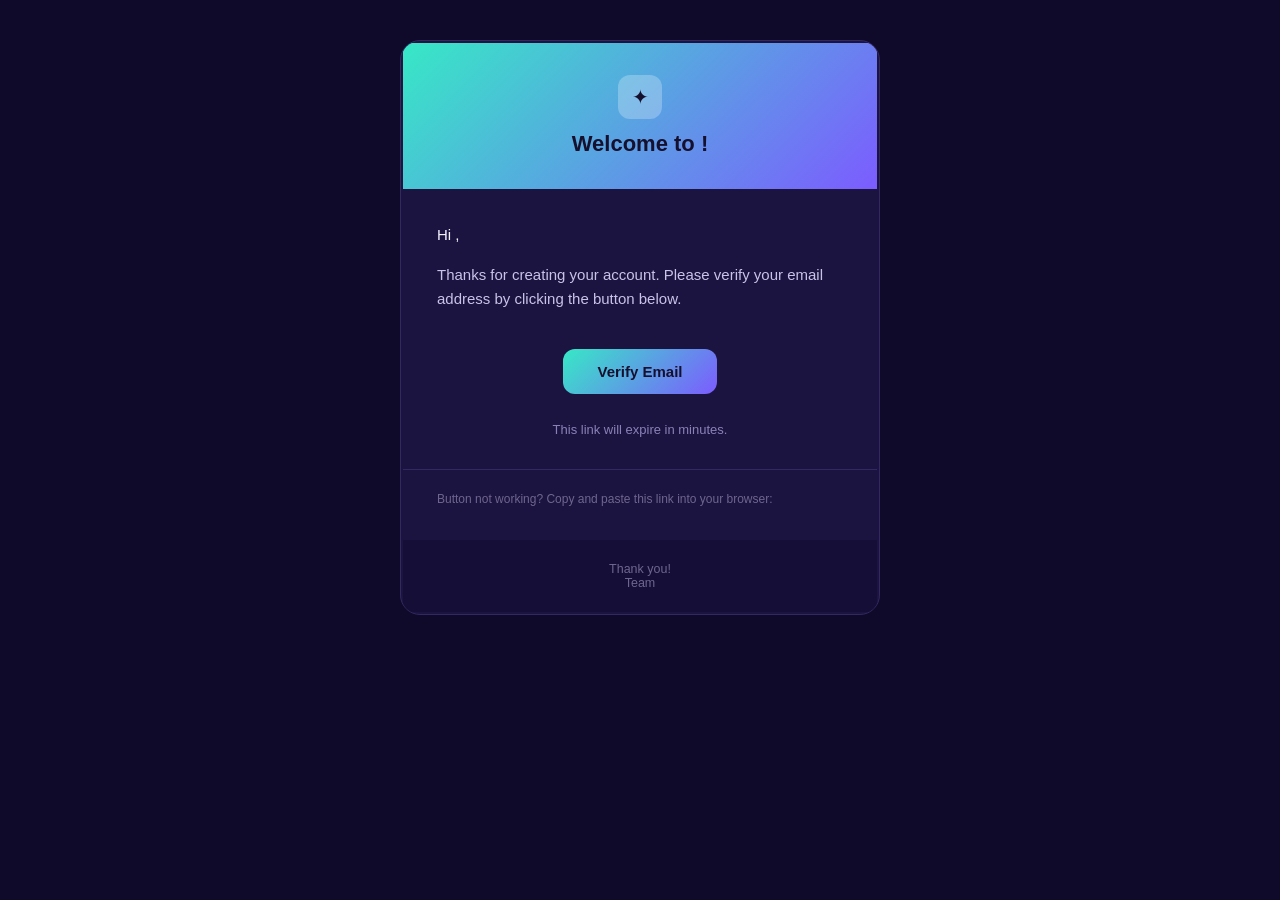
==== Email.html @ 5131276d "Add files via upload" ====
<!DOCTYPE html>
<html>
<head>
<meta charset="UTF-8" />
</head>
<body style="margin:0; padding:0; background-color:#0f0a29; font-family: Arial, Helvetica, sans-serif;">
  <table role="presentation" width="100%" cellpadding="0" cellspacing="0" style="background-color:#0f0a29; padding: 40px 20px;">
    <tr>
      <td align="center">
        <table role="presentation" width="100%" style="max-width:480px; background:#1b1440; border-radius:20px; overflow:hidden; border:1px solid #33285f;">

          <!-- Header -->
          <tr>
            <td style="background: linear-gradient(135deg, #37e8c6, #7c5cff); padding: 32px 30px; text-align:center;">
              <div style="width:44px; height:44px; margin:0 auto 12px; background:rgba(255,255,255,0.25); border-radius:12px; line-height:44px; font-size:20px; color:#16102f;">✦</div>
              <h1 style="margin:0; font-size:22px; color:#16102f; font-family: Arial, sans-serif;">Welcome to <?= siteName ?>!</h1>
            </td>
          </tr>

          <!-- Body -->
          <tr>
            <td style="padding: 32px 34px 10px; color:#f5f3ff;">
              <p style="font-size:15px; line-height:1.6; margin:0 0 16px;">Hi <?= name ?>,</p>
              <p style="font-size:15px; line-height:1.6; margin:0 0 16px; color:#c9c3e8;">
                Thanks for creating your account. Please verify your email address by clicking the button below.
              </p>
            </td>
          </tr>

          <!-- Button -->
          <tr>
            <td style="padding: 10px 34px 26px; text-align:center;">
              <a href="<?= verifyLink ?>"
                 style="display:inline-block; background: linear-gradient(135deg, #37e8c6, #7c5cff); color:#16102f; text-decoration:none; font-weight:bold; font-size:15px; padding:14px 34px; border-radius:12px;">
                Verify Email
              </a>
            </td>
          </tr>

          <!-- Expiry note -->
          <tr>
            <td style="padding: 0 34px 30px; text-align:center;">
              <p style="font-size:13px; color:#8a82b6; margin:0;">
                This link will expire in <?= expiryMinutes ?> minutes.
              </p>
            </td>
          </tr>

          <!-- Fallback link -->
          <tr>
            <td style="padding: 0 34px 30px; border-top:1px solid #33285f; padding-top: 20px;">
              <p style="font-size:12px; color:#6f668f; line-height:1.5; margin:0;">
                Button not working? Copy and paste this link into your browser:<br/>
                <a href="<?= verifyLink ?>" style="color:#37e8c6; word-break:break-all;"><?= verifyLink ?></a>
              </p>
            </td>
          </tr>

          <!-- Footer -->
          <tr>
            <td style="padding: 22px 34px; background:#150f38; text-align:center;">
              <p style="font-size:12.5px; color:#6f668f; margin:0;">
                Thank you!<br/>
                <?= siteName ?> Team
              </p>
            </td>
          </tr>

        </table>
      </td>
    </tr>
  </table>
</body>
</html>
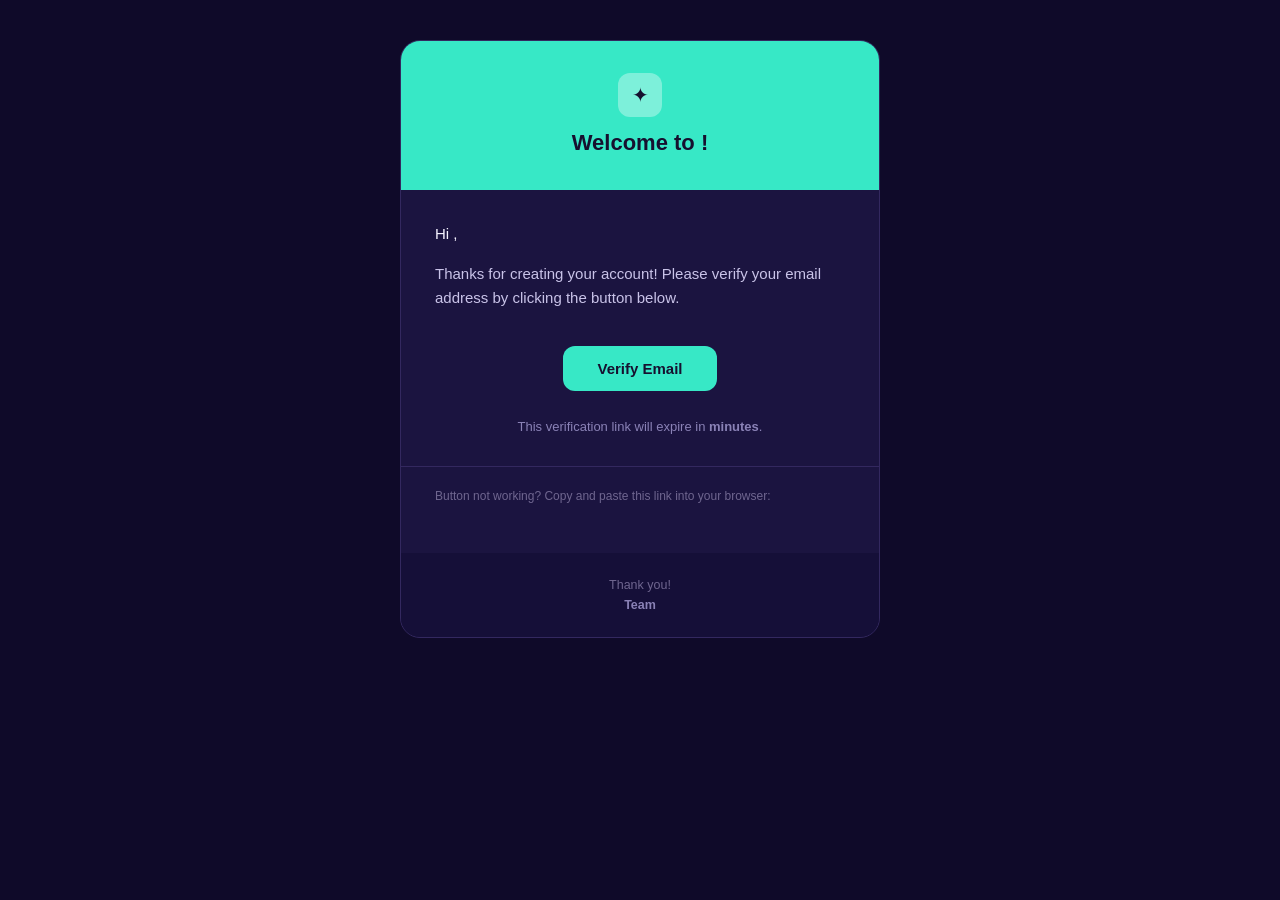
==== commit 57d99f6c: "Refactor HTML structure and styles in Email.html" ====
--- a/Email.html
+++ b/Email.html
@@ -1,74 +1,270 @@
 <!DOCTYPE html>
 <html>
 <head>
-<meta charset="UTF-8" />
+  <meta charset="UTF-8">
+  <meta name="viewport" content="width=device-width, initial-scale=1.0">
 </head>
-<body style="margin:0; padding:0; background-color:#0f0a29; font-family: Arial, Helvetica, sans-serif;">
-  <table role="presentation" width="100%" cellpadding="0" cellspacing="0" style="background-color:#0f0a29; padding: 40px 20px;">
+
+<body style="margin:0; padding:0; background-color:#0f0a29; font-family:Arial, Helvetica, sans-serif;">
+
+  <table
+    role="presentation"
+    width="100%"
+    cellpadding="0"
+    cellspacing="0"
+    border="0"
+    style="background-color:#0f0a29; padding:40px 20px;"
+  >
     <tr>
       <td align="center">
-        <table role="presentation" width="100%" style="max-width:480px; background:#1b1440; border-radius:20px; overflow:hidden; border:1px solid #33285f;">
-
-          <!-- Header -->
-          <tr>
-            <td style="background: linear-gradient(135deg, #37e8c6, #7c5cff); padding: 32px 30px; text-align:center;">
-              <div style="width:44px; height:44px; margin:0 auto 12px; background:rgba(255,255,255,0.25); border-radius:12px; line-height:44px; font-size:20px; color:#16102f;">✦</div>
-              <h1 style="margin:0; font-size:22px; color:#16102f; font-family: Arial, sans-serif;">Welcome to <?= siteName ?>!</h1>
-            </td>
-          </tr>
-
-          <!-- Body -->
-          <tr>
-            <td style="padding: 32px 34px 10px; color:#f5f3ff;">
-              <p style="font-size:15px; line-height:1.6; margin:0 0 16px;">Hi <?= name ?>,</p>
-              <p style="font-size:15px; line-height:1.6; margin:0 0 16px; color:#c9c3e8;">
-                Thanks for creating your account. Please verify your email address by clicking the button below.
-              </p>
-            </td>
-          </tr>
-
-          <!-- Button -->
-          <tr>
-            <td style="padding: 10px 34px 26px; text-align:center;">
-              <a href="<?= verifyLink ?>"
-                 style="display:inline-block; background: linear-gradient(135deg, #37e8c6, #7c5cff); color:#16102f; text-decoration:none; font-weight:bold; font-size:15px; padding:14px 34px; border-radius:12px;">
+
+        <!-- Main Card -->
+
+        <table
+          role="presentation"
+          width="100%"
+          cellpadding="0"
+          cellspacing="0"
+          border="0"
+          style="
+            max-width:480px;
+            background-color:#1b1440;
+            border-radius:20px;
+            overflow:hidden;
+            border:1px solid #33285f;
+          "
+        >
+
+          <!-- ==========================================
+               HEADER
+               ========================================== -->
+
+          <tr>
+            <td
+              align="center"
+              style="
+                background-color:#37e8c6;
+                padding:32px 30px;
+              "
+            >
+
+              <div
+                style="
+                  width:44px;
+                  height:44px;
+                  margin:0 auto 12px;
+                  background-color:rgba(255,255,255,0.35);
+                  border-radius:12px;
+                  line-height:44px;
+                  font-size:20px;
+                  color:#16102f;
+                "
+              >
+                ✦
+              </div>
+
+              <h1
+                style="
+                  margin:0;
+                  font-size:22px;
+                  line-height:1.3;
+                  color:#16102f;
+                  font-family:Arial, Helvetica, sans-serif;
+                "
+              >
+                Welcome to <?= siteName ?>!
+              </h1>
+
+            </td>
+          </tr>
+
+
+          <!-- ==========================================
+               BODY
+               ========================================== -->
+
+          <tr>
+            <td
+              style="
+                padding:32px 34px 10px;
+                color:#f5f3ff;
+              "
+            >
+
+              <p
+                style="
+                  font-size:15px;
+                  line-height:1.6;
+                  margin:0 0 16px;
+                  color:#f5f3ff;
+                "
+              >
+                Hi <strong><?= name ?></strong>,
+              </p>
+
+              <p
+                style="
+                  font-size:15px;
+                  line-height:1.6;
+                  margin:0 0 16px;
+                  color:#c9c3e8;
+                "
+              >
+                Thanks for creating your account!
+
+                Please verify your email address by clicking
+                the button below.
+              </p>
+
+            </td>
+          </tr>
+
+
+          <!-- ==========================================
+               VERIFY BUTTON
+               ========================================== -->
+
+          <tr>
+            <td
+              align="center"
+              style="
+                padding:10px 34px 26px;
+              "
+            >
+
+              <a
+                href="<?= verifyLink ?>"
+                target="_blank"
+                style="
+                  display:inline-block;
+                  background-color:#37e8c6;
+                  color:#16102f;
+                  text-decoration:none;
+                  font-weight:bold;
+                  font-size:15px;
+                  padding:14px 34px;
+                  border-radius:12px;
+                  font-family:Arial, Helvetica, sans-serif;
+                "
+              >
                 Verify Email
               </a>
-            </td>
-          </tr>
-
-          <!-- Expiry note -->
-          <tr>
-            <td style="padding: 0 34px 30px; text-align:center;">
-              <p style="font-size:13px; color:#8a82b6; margin:0;">
-                This link will expire in <?= expiryMinutes ?> minutes.
-              </p>
-            </td>
-          </tr>
-
-          <!-- Fallback link -->
-          <tr>
-            <td style="padding: 0 34px 30px; border-top:1px solid #33285f; padding-top: 20px;">
-              <p style="font-size:12px; color:#6f668f; line-height:1.5; margin:0;">
-                Button not working? Copy and paste this link into your browser:<br/>
-                <a href="<?= verifyLink ?>" style="color:#37e8c6; word-break:break-all;"><?= verifyLink ?></a>
-              </p>
-            </td>
-          </tr>
-
-          <!-- Footer -->
-          <tr>
-            <td style="padding: 22px 34px; background:#150f38; text-align:center;">
-              <p style="font-size:12.5px; color:#6f668f; margin:0;">
-                Thank you!<br/>
-                <?= siteName ?> Team
-              </p>
+
+            </td>
+          </tr>
+
+
+          <!-- ==========================================
+               EXPIRY
+               ========================================== -->
+
+          <tr>
+            <td
+              align="center"
+              style="
+                padding:0 34px 30px;
+              "
+            >
+
+              <p
+                style="
+                  font-size:13px;
+                  color:#8a82b6;
+                  margin:0;
+                  line-height:1.5;
+                "
+              >
+                This verification link will expire in
+                <strong><?= expiryMinutes ?> minutes</strong>.
+              </p>
+
+            </td>
+          </tr>
+
+
+          <!-- ==========================================
+               FALLBACK LINK
+               ========================================== -->
+
+          <tr>
+            <td
+              style="
+                padding:20px 34px 30px;
+                border-top:1px solid #33285f;
+              "
+            >
+
+              <p
+                style="
+                  font-size:12px;
+                  color:#6f668f;
+                  line-height:1.5;
+                  margin:0;
+                "
+              >
+
+                Button not working?
+
+                Copy and paste this link into your browser:
+
+                <br><br>
+
+                <a
+                  href="<?= verifyLink ?>"
+                  target="_blank"
+                  style="
+                    color:#37e8c6;
+                    text-decoration:none;
+                    word-break:break-all;
+                  "
+                >
+                  <?= verifyLink ?>
+                </a>
+
+              </p>
+
+            </td>
+          </tr>
+
+
+          <!-- ==========================================
+               FOOTER
+               ========================================== -->
+
+          <tr>
+            <td
+              align="center"
+              style="
+                padding:22px 34px;
+                background-color:#150f38;
+              "
+            >
+
+              <p
+                style="
+                  font-size:12.5px;
+                  color:#6f668f;
+                  line-height:1.6;
+                  margin:0;
+                "
+              >
+
+                Thank you!<br>
+
+                <strong style="color:#8a82b6;">
+                  <?= siteName ?> Team
+                </strong>
+
+              </p>
+
             </td>
           </tr>
 
         </table>
+
       </td>
     </tr>
   </table>
+
 </body>
 </html>
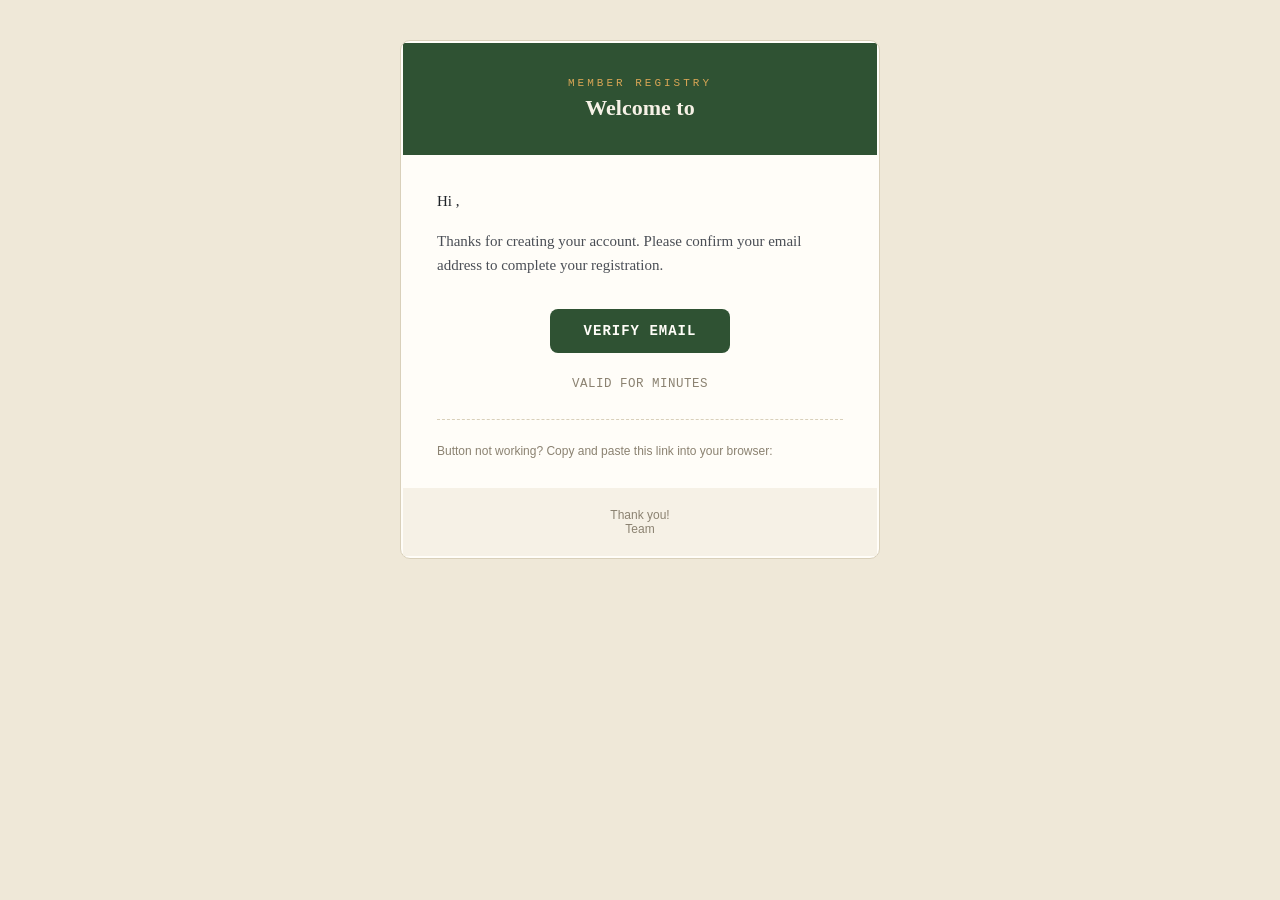
==== commit ea260215: "Update Email.html" ====
--- a/Email.html
+++ b/Email.html
@@ -1,270 +1,81 @@
 <!DOCTYPE html>
 <html>
 <head>
-  <meta charset="UTF-8">
-  <meta name="viewport" content="width=device-width, initial-scale=1.0">
+<meta charset="UTF-8" />
 </head>
-
-<body style="margin:0; padding:0; background-color:#0f0a29; font-family:Arial, Helvetica, sans-serif;">
-
-  <table
-    role="presentation"
-    width="100%"
-    cellpadding="0"
-    cellspacing="0"
-    border="0"
-    style="background-color:#0f0a29; padding:40px 20px;"
-  >
+<body style="margin:0; padding:0; background-color:#efe8d8; font-family: Georgia, 'Times New Roman', serif;">
+  <table role="presentation" width="100%" cellpadding="0" cellspacing="0" style="background-color:#efe8d8; padding: 40px 20px;">
     <tr>
       <td align="center">
+        <table role="presentation" width="100%" style="max-width:480px; background:#fffdf8; border-radius:10px; overflow:hidden; border:1px solid #d9d0ba;">
 
-        <!-- Main Card -->
-
-        <table
-          role="presentation"
-          width="100%"
-          cellpadding="0"
-          cellspacing="0"
-          border="0"
-          style="
-            max-width:480px;
-            background-color:#1b1440;
-            border-radius:20px;
-            overflow:hidden;
-            border:1px solid #33285f;
-          "
-        >
-
-          <!-- ==========================================
-               HEADER
-               ========================================== -->
-
+          <!-- Header -->
           <tr>
-            <td
-              align="center"
-              style="
-                background-color:#37e8c6;
-                padding:32px 30px;
-              "
-            >
-
-              <div
-                style="
-                  width:44px;
-                  height:44px;
-                  margin:0 auto 12px;
-                  background-color:rgba(255,255,255,0.35);
-                  border-radius:12px;
-                  line-height:44px;
-                  font-size:20px;
-                  color:#16102f;
-                "
-              >
-                ✦
-              </div>
-
-              <h1
-                style="
-                  margin:0;
-                  font-size:22px;
-                  line-height:1.3;
-                  color:#16102f;
-                  font-family:Arial, Helvetica, sans-serif;
-                "
-              >
-                Welcome to <?= siteName ?>!
-              </h1>
-
+            <td style="background:#2f5233; padding: 34px 30px; text-align:center;">
+              <p style="margin:0 0 6px; font-family: 'Courier New', monospace; font-size:11px; letter-spacing:3px; color:#d9a656;">MEMBER REGISTRY</p>
+              <h1 style="margin:0; font-size:22px; color:#f6f1e6; font-family: Georgia, serif; font-weight:600;">Welcome to <?= siteName ?></h1>
             </td>
           </tr>
 
-
-          <!-- ==========================================
-               BODY
-               ========================================== -->
-
+          <!-- Body -->
           <tr>
-            <td
-              style="
-                padding:32px 34px 10px;
-                color:#f5f3ff;
-              "
-            >
-
-              <p
-                style="
-                  font-size:15px;
-                  line-height:1.6;
-                  margin:0 0 16px;
-                  color:#f5f3ff;
-                "
-              >
-                Hi <strong><?= name ?></strong>,
+            <td style="padding: 32px 34px 6px; color:#1f2328;">
+              <p style="font-size:15px; line-height:1.6; margin:0 0 16px;">Hi <?= name ?>,</p>
+              <p style="font-size:15px; line-height:1.6; margin:0 0 20px; color:#4a4e55;">
+                Thanks for creating your account. Please confirm your email address to complete your registration.
               </p>
-
-              <p
-                style="
-                  font-size:15px;
-                  line-height:1.6;
-                  margin:0 0 16px;
-                  color:#c9c3e8;
-                "
-              >
-                Thanks for creating your account!
-
-                Please verify your email address by clicking
-                the button below.
-              </p>
-
             </td>
           </tr>
 
-
-          <!-- ==========================================
-               VERIFY BUTTON
-               ========================================== -->
-
+          <!-- Button -->
           <tr>
-            <td
-              align="center"
-              style="
-                padding:10px 34px 26px;
-              "
-            >
-
-              <a
-                href="<?= verifyLink ?>"
-                target="_blank"
-                style="
-                  display:inline-block;
-                  background-color:#37e8c6;
-                  color:#16102f;
-                  text-decoration:none;
-                  font-weight:bold;
-                  font-size:15px;
-                  padding:14px 34px;
-                  border-radius:12px;
-                  font-family:Arial, Helvetica, sans-serif;
-                "
-              >
-                Verify Email
+            <td style="padding: 4px 34px 8px; text-align:center;">
+              <a href="<?= verifyLink ?>"
+                 style="display:inline-block; background:#2f5233; color:#fffdf8; text-decoration:none; font-weight:bold; font-size:14px; letter-spacing:1px; font-family: 'Courier New', monospace; padding:14px 34px; border-radius:8px;">
+                VERIFY EMAIL
               </a>
-
             </td>
           </tr>
 
-
-          <!-- ==========================================
-               EXPIRY
-               ========================================== -->
-
+          <!-- Expiry note -->
           <tr>
-            <td
-              align="center"
-              style="
-                padding:0 34px 30px;
-              "
-            >
-
-              <p
-                style="
-                  font-size:13px;
-                  color:#8a82b6;
-                  margin:0;
-                  line-height:1.5;
-                "
-              >
-                This verification link will expire in
-                <strong><?= expiryMinutes ?> minutes</strong>.
+            <td style="padding: 14px 34px 26px; text-align:center;">
+              <p style="font-size:12.5px; color:#8b8271; font-family: 'Courier New', monospace; letter-spacing:0.5px; margin:0;">
+                VALID FOR <?= expiryMinutes ?> MINUTES
               </p>
-
             </td>
           </tr>
 
-
-          <!-- ==========================================
-               FALLBACK LINK
-               ========================================== -->
-
+          <!-- Dashed perforation -->
           <tr>
-            <td
-              style="
-                padding:20px 34px 30px;
-                border-top:1px solid #33285f;
-              "
-            >
-
-              <p
-                style="
-                  font-size:12px;
-                  color:#6f668f;
-                  line-height:1.5;
-                  margin:0;
-                "
-              >
-
-                Button not working?
-
-                Copy and paste this link into your browser:
-
-                <br><br>
-
-                <a
-                  href="<?= verifyLink ?>"
-                  target="_blank"
-                  style="
-                    color:#37e8c6;
-                    text-decoration:none;
-                    word-break:break-all;
-                  "
-                >
-                  <?= verifyLink ?>
-                </a>
-
-              </p>
-
+            <td style="padding: 0 34px;">
+              <div style="border-top:1.5px dashed #d9d0ba;"></div>
             </td>
           </tr>
 
+          <!-- Fallback link -->
+          <tr>
+            <td style="padding: 20px 34px 26px;">
+              <p style="font-size:12px; color:#8b8271; line-height:1.5; margin:0; font-family: Arial, sans-serif;">
+                Button not working? Copy and paste this link into your browser:<br/>
+                <a href="<?= verifyLink ?>" style="color:#2f5233; word-break:break-all;"><?= verifyLink ?></a>
+              </p>
+            </td>
+          </tr>
 
-          <!-- ==========================================
-               FOOTER
-               ========================================== -->
-
+          <!-- Footer -->
           <tr>
-            <td
-              align="center"
-              style="
-                padding:22px 34px;
-                background-color:#150f38;
-              "
-            >
-
-              <p
-                style="
-                  font-size:12.5px;
-                  color:#6f668f;
-                  line-height:1.6;
-                  margin:0;
-                "
-              >
-
-                Thank you!<br>
-
-                <strong style="color:#8a82b6;">
-                  <?= siteName ?> Team
-                </strong>
-
+            <td style="padding: 20px 34px; background:#f6f1e6; text-align:center;">
+              <p style="font-size:12px; color:#8b8271; margin:0; font-family: Arial, sans-serif;">
+                Thank you!<br/>
+                <?= siteName ?> Team
               </p>
-
             </td>
           </tr>
 
         </table>
-
       </td>
     </tr>
   </table>
-
 </body>
 </html>
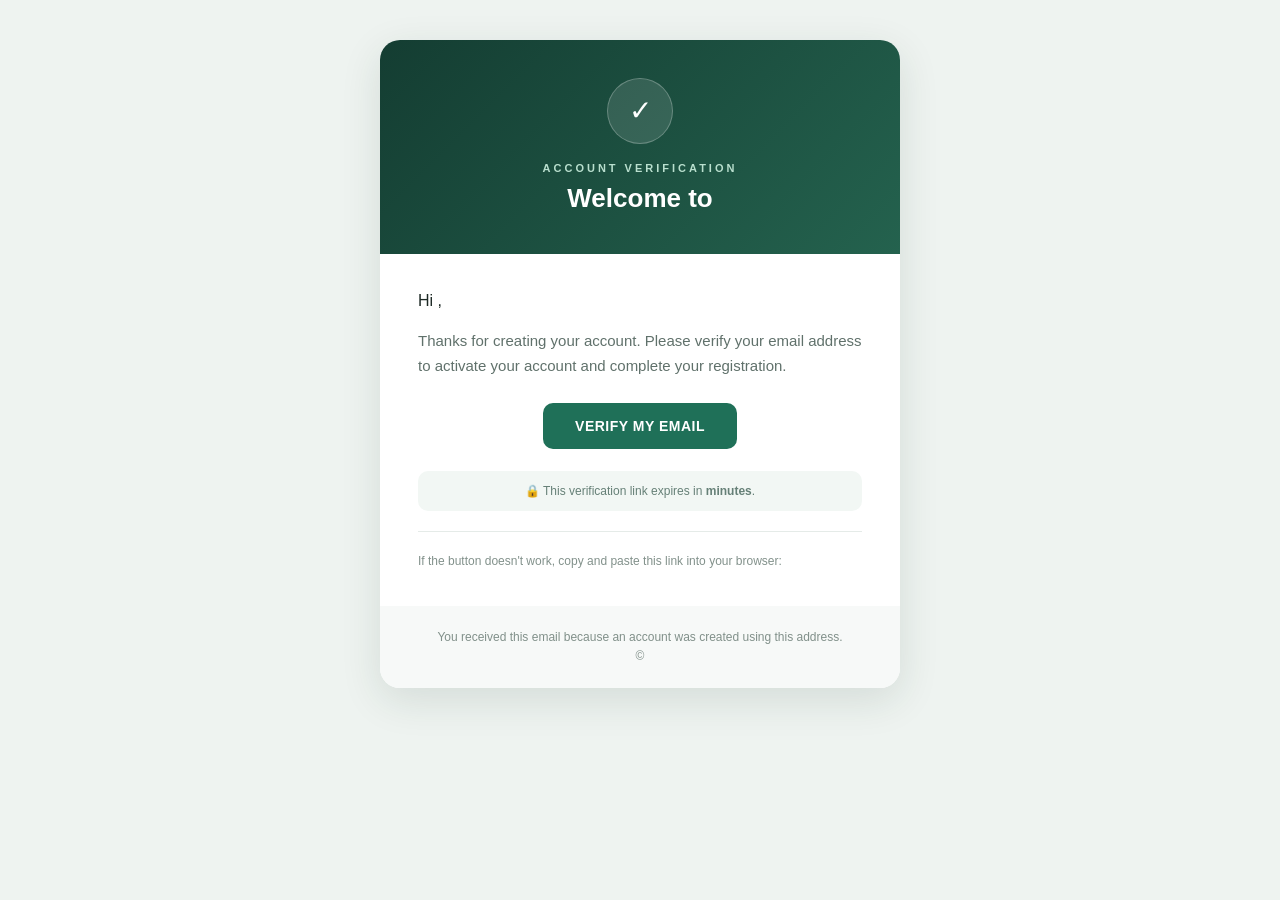
==== commit ff0fa3a4: "1 Updated the email template to enhance styling and structure." ====
--- a/Email.html
+++ b/Email.html
@@ -1,81 +1,211 @@
 <!DOCTYPE html>
 <html>
 <head>
-<meta charset="UTF-8" />
+  <meta charset="UTF-8">
+  <meta name="viewport" content="width=device-width, initial-scale=1.0">
 </head>
-<body style="margin:0; padding:0; background-color:#efe8d8; font-family: Georgia, 'Times New Roman', serif;">
-  <table role="presentation" width="100%" cellpadding="0" cellspacing="0" style="background-color:#efe8d8; padding: 40px 20px;">
-    <tr>
-      <td align="center">
-        <table role="presentation" width="100%" style="max-width:480px; background:#fffdf8; border-radius:10px; overflow:hidden; border:1px solid #d9d0ba;">
-
-          <!-- Header -->
-          <tr>
-            <td style="background:#2f5233; padding: 34px 30px; text-align:center;">
-              <p style="margin:0 0 6px; font-family: 'Courier New', monospace; font-size:11px; letter-spacing:3px; color:#d9a656;">MEMBER REGISTRY</p>
-              <h1 style="margin:0; font-size:22px; color:#f6f1e6; font-family: Georgia, serif; font-weight:600;">Welcome to <?= siteName ?></h1>
-            </td>
-          </tr>
-
-          <!-- Body -->
-          <tr>
-            <td style="padding: 32px 34px 6px; color:#1f2328;">
-              <p style="font-size:15px; line-height:1.6; margin:0 0 16px;">Hi <?= name ?>,</p>
-              <p style="font-size:15px; line-height:1.6; margin:0 0 20px; color:#4a4e55;">
-                Thanks for creating your account. Please confirm your email address to complete your registration.
-              </p>
-            </td>
-          </tr>
-
-          <!-- Button -->
-          <tr>
-            <td style="padding: 4px 34px 8px; text-align:center;">
-              <a href="<?= verifyLink ?>"
-                 style="display:inline-block; background:#2f5233; color:#fffdf8; text-decoration:none; font-weight:bold; font-size:14px; letter-spacing:1px; font-family: 'Courier New', monospace; padding:14px 34px; border-radius:8px;">
-                VERIFY EMAIL
-              </a>
-            </td>
-          </tr>
-
-          <!-- Expiry note -->
-          <tr>
-            <td style="padding: 14px 34px 26px; text-align:center;">
-              <p style="font-size:12.5px; color:#8b8271; font-family: 'Courier New', monospace; letter-spacing:0.5px; margin:0;">
-                VALID FOR <?= expiryMinutes ?> MINUTES
-              </p>
-            </td>
-          </tr>
-
-          <!-- Dashed perforation -->
-          <tr>
-            <td style="padding: 0 34px;">
-              <div style="border-top:1.5px dashed #d9d0ba;"></div>
-            </td>
-          </tr>
-
-          <!-- Fallback link -->
-          <tr>
-            <td style="padding: 20px 34px 26px;">
-              <p style="font-size:12px; color:#8b8271; line-height:1.5; margin:0; font-family: Arial, sans-serif;">
-                Button not working? Copy and paste this link into your browser:<br/>
-                <a href="<?= verifyLink ?>" style="color:#2f5233; word-break:break-all;"><?= verifyLink ?></a>
-              </p>
-            </td>
-          </tr>
-
-          <!-- Footer -->
-          <tr>
-            <td style="padding: 20px 34px; background:#f6f1e6; text-align:center;">
-              <p style="font-size:12px; color:#8b8271; margin:0; font-family: Arial, sans-serif;">
-                Thank you!<br/>
-                <?= siteName ?> Team
-              </p>
-            </td>
-          </tr>
-
-        </table>
-      </td>
-    </tr>
-  </table>
+
+<body style="
+  margin:0;
+  padding:0;
+  background:#eef3f0;
+  font-family:Arial,Helvetica,sans-serif;
+">
+
+<table width="100%" cellpadding="0" cellspacing="0" style="
+  background:#eef3f0;
+  padding:40px 15px;
+">
+
+<tr>
+<td align="center">
+
+<table width="100%" cellpadding="0" cellspacing="0" style="
+  max-width:520px;
+  background:#ffffff;
+  border-radius:20px;
+  overflow:hidden;
+  box-shadow:0 12px 40px rgba(25,55,40,.12);
+">
+
+<!-- HEADER -->
+
+<tr>
+<td style="
+  background:linear-gradient(135deg,#143d32,#24624e);
+  padding:38px 30px;
+  text-align:center;
+">
+
+<div style="
+  width:64px;
+  height:64px;
+  margin:0 auto 18px;
+  border-radius:50%;
+  background:rgba(255,255,255,.12);
+  border:1px solid rgba(255,255,255,.25);
+  line-height:64px;
+  font-size:28px;
+  color:#ffffff;
+">
+✓
+</div>
+
+<div style="
+  font-size:11px;
+  letter-spacing:3px;
+  color:#b9dfce;
+  font-weight:bold;
+  margin-bottom:8px;
+">
+ACCOUNT VERIFICATION
+</div>
+
+<h1 style="
+  margin:0;
+  color:#ffffff;
+  font-size:26px;
+  line-height:1.3;
+">
+Welcome to <?= siteName ?>
+</h1>
+
+</td>
+</tr>
+
+
+<!-- BODY -->
+
+<tr>
+<td style="
+  padding:38px 38px 20px;
+  color:#1d2925;
+">
+
+<p style="
+  margin:0 0 18px;
+  font-size:16px;
+">
+Hi <strong><?= name ?></strong>,
+</p>
+
+<p style="
+  margin:0 0 24px;
+  color:#60716b;
+  font-size:15px;
+  line-height:1.7;
+">
+Thanks for creating your account. Please verify your email address to activate your account and complete your registration.
+</p>
+
+
+<!-- BUTTON -->
+
+<table width="100%" cellpadding="0" cellspacing="0">
+<tr>
+<td align="center">
+
+<a href="<?= verifyLink ?>" style="
+  display:inline-block;
+  padding:15px 32px;
+  background:#1f7058;
+  color:#ffffff;
+  text-decoration:none;
+  border-radius:10px;
+  font-size:14px;
+  font-weight:bold;
+  letter-spacing:.5px;
+">
+VERIFY MY EMAIL
+</a>
+
+</td>
+</tr>
+</table>
+
+
+<!-- EXPIRY -->
+
+<div style="
+  margin-top:22px;
+  padding:13px 16px;
+  background:#f2f7f4;
+  border-radius:10px;
+  text-align:center;
+  color:#668077;
+  font-size:12px;
+">
+🔒 This verification link expires in
+<strong><?= expiryMinutes ?> minutes</strong>.
+</div>
+
+</td>
+</tr>
+
+
+<!-- FALLBACK -->
+
+<tr>
+<td style="
+  padding:0 38px 30px;
+">
+
+<div style="
+  border-top:1px solid #e5ebe8;
+  padding-top:22px;
+">
+
+<p style="
+  margin:0 0 8px;
+  color:#82918b;
+  font-size:12px;
+">
+If the button doesn't work, copy and paste this link into your browser:
+</p>
+
+<a href="<?= verifyLink ?>" style="
+  color:#1f7058;
+  font-size:11px;
+  word-break:break-all;
+  line-height:1.6;
+">
+<?= verifyLink ?>
+</a>
+
+</div>
+
+</td>
+</tr>
+
+
+<!-- FOOTER -->
+
+<tr>
+<td style="
+  padding:22px;
+  background:#f7f9f8;
+  text-align:center;
+">
+
+<p style="
+  margin:0;
+  color:#81908a;
+  font-size:12px;
+  line-height:1.6;
+">
+You received this email because an account was created using this address.<br>
+© <?= siteName ?>
+</p>
+
+</td>
+</tr>
+
+</table>
+
+</td>
+</tr>
+
+</table>
+
 </body>
 </html>
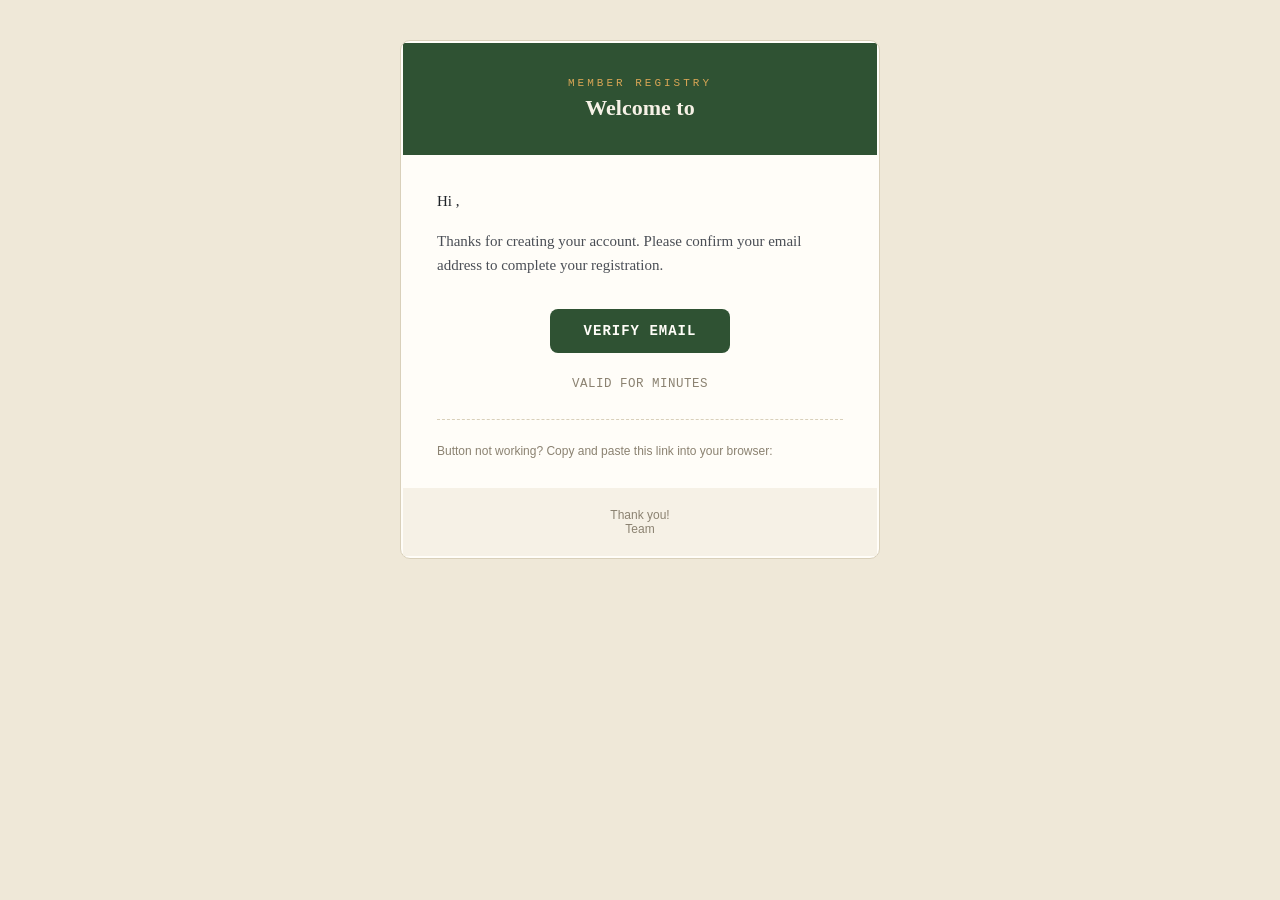
==== commit 3b037890: "2" ====
--- a/Email.html
+++ b/Email.html
@@ -1,211 +1,81 @@
 <!DOCTYPE html>
 <html>
 <head>
-  <meta charset="UTF-8">
-  <meta name="viewport" content="width=device-width, initial-scale=1.0">
+<meta charset="UTF-8" />
 </head>
+<body style="margin:0; padding:0; background-color:#efe8d8; font-family: Georgia, 'Times New Roman', serif;">
+  <table role="presentation" width="100%" cellpadding="0" cellspacing="0" style="background-color:#efe8d8; padding: 40px 20px;">
+    <tr>
+      <td align="center">
+        <table role="presentation" width="100%" style="max-width:480px; background:#fffdf8; border-radius:10px; overflow:hidden; border:1px solid #d9d0ba;">
 
-<body style="
-  margin:0;
-  padding:0;
-  background:#eef3f0;
-  font-family:Arial,Helvetica,sans-serif;
-">
+          <!-- Header -->
+          <tr>
+            <td style="background:#2f5233; padding: 34px 30px; text-align:center;">
+              <p style="margin:0 0 6px; font-family: 'Courier New', monospace; font-size:11px; letter-spacing:3px; color:#d9a656;">MEMBER REGISTRY</p>
+              <h1 style="margin:0; font-size:22px; color:#f6f1e6; font-family: Georgia, serif; font-weight:600;">Welcome to <?= siteName ?></h1>
+            </td>
+          </tr>
 
-<table width="100%" cellpadding="0" cellspacing="0" style="
-  background:#eef3f0;
-  padding:40px 15px;
-">
+          <!-- Body -->
+          <tr>
+            <td style="padding: 32px 34px 6px; color:#1f2328;">
+              <p style="font-size:15px; line-height:1.6; margin:0 0 16px;">Hi <?= name ?>,</p>
+              <p style="font-size:15px; line-height:1.6; margin:0 0 20px; color:#4a4e55;">
+                Thanks for creating your account. Please confirm your email address to complete your registration.
+              </p>
+            </td>
+          </tr>
 
-<tr>
-<td align="center">
+          <!-- Button -->
+          <tr>
+            <td style="padding: 4px 34px 8px; text-align:center;">
+              <a href="<?= verifyLink ?>"
+                 style="display:inline-block; background:#2f5233; color:#fffdf8; text-decoration:none; font-weight:bold; font-size:14px; letter-spacing:1px; font-family: 'Courier New', monospace; padding:14px 34px; border-radius:8px;">
+                VERIFY EMAIL
+              </a>
+            </td>
+          </tr>
 
-<table width="100%" cellpadding="0" cellspacing="0" style="
-  max-width:520px;
-  background:#ffffff;
-  border-radius:20px;
-  overflow:hidden;
-  box-shadow:0 12px 40px rgba(25,55,40,.12);
-">
+          <!-- Expiry note -->
+          <tr>
+            <td style="padding: 14px 34px 26px; text-align:center;">
+              <p style="font-size:12.5px; color:#8b8271; font-family: 'Courier New', monospace; letter-spacing:0.5px; margin:0;">
+                VALID FOR <?= expiryMinutes ?> MINUTES
+              </p>
+            </td>
+          </tr>
 
-<!-- HEADER -->
+          <!-- Dashed perforation -->
+          <tr>
+            <td style="padding: 0 34px;">
+              <div style="border-top:1.5px dashed #d9d0ba;"></div>
+            </td>
+          </tr>
 
-<tr>
-<td style="
-  background:linear-gradient(135deg,#143d32,#24624e);
-  padding:38px 30px;
-  text-align:center;
-">
+          <!-- Fallback link -->
+          <tr>
+            <td style="padding: 20px 34px 26px;">
+              <p style="font-size:12px; color:#8b8271; line-height:1.5; margin:0; font-family: Arial, sans-serif;">
+                Button not working? Copy and paste this link into your browser:<br/>
+                <a href="<?= verifyLink ?>" style="color:#2f5233; word-break:break-all;"><?= verifyLink ?></a>
+              </p>
+            </td>
+          </tr>
 
-<div style="
-  width:64px;
-  height:64px;
-  margin:0 auto 18px;
-  border-radius:50%;
-  background:rgba(255,255,255,.12);
-  border:1px solid rgba(255,255,255,.25);
-  line-height:64px;
-  font-size:28px;
-  color:#ffffff;
-">
-✓
-</div>
+          <!-- Footer -->
+          <tr>
+            <td style="padding: 20px 34px; background:#f6f1e6; text-align:center;">
+              <p style="font-size:12px; color:#8b8271; margin:0; font-family: Arial, sans-serif;">
+                Thank you!<br/>
+                <?= siteName ?> Team
+              </p>
+            </td>
+          </tr>
 
-<div style="
-  font-size:11px;
-  letter-spacing:3px;
-  color:#b9dfce;
-  font-weight:bold;
-  margin-bottom:8px;
-">
-ACCOUNT VERIFICATION
-</div>
-
-<h1 style="
-  margin:0;
-  color:#ffffff;
-  font-size:26px;
-  line-height:1.3;
-">
-Welcome to <?= siteName ?>
-</h1>
-
-</td>
-</tr>
-
-
-<!-- BODY -->
-
-<tr>
-<td style="
-  padding:38px 38px 20px;
-  color:#1d2925;
-">
-
-<p style="
-  margin:0 0 18px;
-  font-size:16px;
-">
-Hi <strong><?= name ?></strong>,
-</p>
-
-<p style="
-  margin:0 0 24px;
-  color:#60716b;
-  font-size:15px;
-  line-height:1.7;
-">
-Thanks for creating your account. Please verify your email address to activate your account and complete your registration.
-</p>
-
-
-<!-- BUTTON -->
-
-<table width="100%" cellpadding="0" cellspacing="0">
-<tr>
-<td align="center">
-
-<a href="<?= verifyLink ?>" style="
-  display:inline-block;
-  padding:15px 32px;
-  background:#1f7058;
-  color:#ffffff;
-  text-decoration:none;
-  border-radius:10px;
-  font-size:14px;
-  font-weight:bold;
-  letter-spacing:.5px;
-">
-VERIFY MY EMAIL
-</a>
-
-</td>
-</tr>
-</table>
-
-
-<!-- EXPIRY -->
-
-<div style="
-  margin-top:22px;
-  padding:13px 16px;
-  background:#f2f7f4;
-  border-radius:10px;
-  text-align:center;
-  color:#668077;
-  font-size:12px;
-">
-🔒 This verification link expires in
-<strong><?= expiryMinutes ?> minutes</strong>.
-</div>
-
-</td>
-</tr>
-
-
-<!-- FALLBACK -->
-
-<tr>
-<td style="
-  padding:0 38px 30px;
-">
-
-<div style="
-  border-top:1px solid #e5ebe8;
-  padding-top:22px;
-">
-
-<p style="
-  margin:0 0 8px;
-  color:#82918b;
-  font-size:12px;
-">
-If the button doesn't work, copy and paste this link into your browser:
-</p>
-
-<a href="<?= verifyLink ?>" style="
-  color:#1f7058;
-  font-size:11px;
-  word-break:break-all;
-  line-height:1.6;
-">
-<?= verifyLink ?>
-</a>
-
-</div>
-
-</td>
-</tr>
-
-
-<!-- FOOTER -->
-
-<tr>
-<td style="
-  padding:22px;
-  background:#f7f9f8;
-  text-align:center;
-">
-
-<p style="
-  margin:0;
-  color:#81908a;
-  font-size:12px;
-  line-height:1.6;
-">
-You received this email because an account was created using this address.<br>
-© <?= siteName ?>
-</p>
-
-</td>
-</tr>
-
-</table>
-
-</td>
-</tr>
-
-</table>
-
+        </table>
+      </td>
+    </tr>
+  </table>
 </body>
 </html>
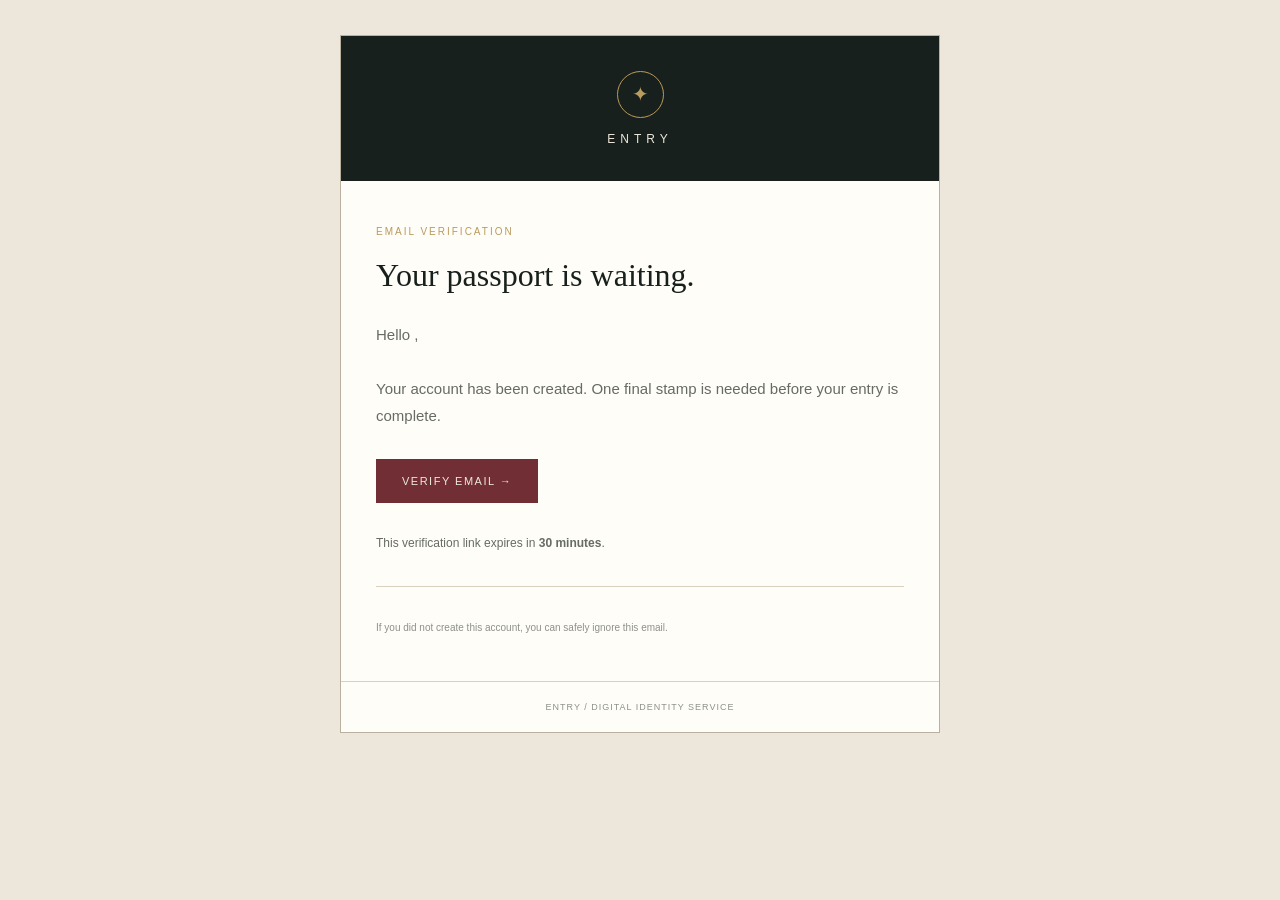
==== commit 77ed4854: "Refactor Email.html for improved layout and design Updated email template styles and structure." ====
--- a/Email.html
+++ b/Email.html
@@ -1,81 +1,248 @@
 <!DOCTYPE html>
 <html>
+
 <head>
-<meta charset="UTF-8" />
+  <meta charset="UTF-8">
 </head>
-<body style="margin:0; padding:0; background-color:#efe8d8; font-family: Georgia, 'Times New Roman', serif;">
-  <table role="presentation" width="100%" cellpadding="0" cellspacing="0" style="background-color:#efe8d8; padding: 40px 20px;">
+
+<body
+  style="
+    margin:0;
+    padding:0;
+    background:#ece7da;
+    font-family:Arial, Helvetica, sans-serif;
+  "
+>
+
+  <table
+    width="100%"
+    cellpadding="0"
+    cellspacing="0"
+    border="0"
+    style="
+      background:#ece7da;
+      padding:35px 15px;
+    "
+  >
+
     <tr>
+
       <td align="center">
-        <table role="presentation" width="100%" style="max-width:480px; background:#fffdf8; border-radius:10px; overflow:hidden; border:1px solid #d9d0ba;">
+
+        <table
+          width="100%"
+          cellpadding="0"
+          cellspacing="0"
+          border="0"
+          style="
+            max-width:600px;
+            background:#fffdf7;
+            border:1px solid #b9b09f;
+          "
+        >
+
 
           <!-- Header -->
+
           <tr>
-            <td style="background:#2f5233; padding: 34px 30px; text-align:center;">
-              <p style="margin:0 0 6px; font-family: 'Courier New', monospace; font-size:11px; letter-spacing:3px; color:#d9a656;">MEMBER REGISTRY</p>
-              <h1 style="margin:0; font-size:22px; color:#f6f1e6; font-family: Georgia, serif; font-weight:600;">Welcome to <?= siteName ?></h1>
+
+            <td
+              style="
+                background:#17201c;
+                padding:35px;
+                text-align:center;
+              "
+            >
+
+              <div
+                style="
+                  width:45px;
+                  height:45px;
+                  line-height:45px;
+                  border:1px solid #b99b5e;
+                  border-radius:50%;
+                  margin:0 auto 14px;
+                  color:#b99b5e;
+                  font-size:20px;
+                "
+              >
+                ✦
+              </div>
+
+              <div
+                style="
+                  color:#ece7da;
+                  font-size:12px;
+                  letter-spacing:5px;
+                "
+              >
+                ENTRY
+              </div>
+
             </td>
+
           </tr>
 
+
           <!-- Body -->
+
           <tr>
-            <td style="padding: 32px 34px 6px; color:#1f2328;">
-              <p style="font-size:15px; line-height:1.6; margin:0 0 16px;">Hi <?= name ?>,</p>
-              <p style="font-size:15px; line-height:1.6; margin:0 0 20px; color:#4a4e55;">
-                Thanks for creating your account. Please confirm your email address to complete your registration.
-              </p>
+
+            <td
+              style="
+                padding:45px 35px;
+                color:#17201c;
+              "
+            >
+
+              <p
+                style="
+                  margin:0 0 18px;
+                  color:#b99b5e;
+                  font-size:10px;
+                  letter-spacing:2px;
+                "
+              >
+                EMAIL VERIFICATION
+              </p>
+
+
+              <h1
+                style="
+                  margin:0;
+                  font-family:Georgia, serif;
+                  font-size:32px;
+                  font-weight:normal;
+                  line-height:1.3;
+                "
+              >
+                Your passport is waiting.
+              </h1>
+
+
+              <p
+                style="
+                  margin:24px 0;
+                  color:#666b65;
+                  font-size:15px;
+                  line-height:1.8;
+                "
+              >
+                Hello <?= name ?>,
+                <br><br>
+                Your account has been created.
+                One final stamp is needed before your
+                entry is complete.
+              </p>
+
+
+              <!-- Button -->
+
+              <table
+                cellpadding="0"
+                cellspacing="0"
+                border="0"
+                style="
+                  margin:30px 0;
+                "
+              >
+
+                <tr>
+
+                  <td
+                    align="center"
+                    style="
+                      background:#712f35;
+                    "
+                  >
+
+                    <a
+                      href="<?= verificationUrl ?>"
+                      style="
+                        display:inline-block;
+                        padding:16px 26px;
+                        color:#ece7da;
+                        text-decoration:none;
+                        font-size:11px;
+                        letter-spacing:1.5px;
+                      "
+                    >
+                      VERIFY EMAIL →
+                    </a>
+
+                  </td>
+
+                </tr>
+
+              </table>
+
+
+              <p
+                style="
+                  margin:0;
+                  color:#666b65;
+                  font-size:12px;
+                  line-height:1.8;
+                "
+              >
+                This verification link expires in
+                <strong>30 minutes</strong>.
+              </p>
+
+
+              <hr
+                style="
+                  border:none;
+                  border-top:1px solid #d9d1c0;
+                  margin:32px 0;
+                "
+              >
+
+
+              <p
+                style="
+                  margin:0;
+                  color:#8d9189;
+                  font-size:10px;
+                  line-height:1.7;
+                "
+              >
+                If you did not create this account,
+                you can safely ignore this email.
+              </p>
+
             </td>
+
           </tr>
 
-          <!-- Button -->
+
+          <!-- Footer -->
+
           <tr>
-            <td style="padding: 4px 34px 8px; text-align:center;">
-              <a href="<?= verifyLink ?>"
-                 style="display:inline-block; background:#2f5233; color:#fffdf8; text-decoration:none; font-weight:bold; font-size:14px; letter-spacing:1px; font-family: 'Courier New', monospace; padding:14px 34px; border-radius:8px;">
-                VERIFY EMAIL
-              </a>
+
+            <td
+              style="
+                padding:20px;
+                text-align:center;
+                border-top:1px solid #d9d1c0;
+                color:#8d9189;
+                font-size:9px;
+                letter-spacing:1px;
+              "
+            >
+              ENTRY / DIGITAL IDENTITY SERVICE
             </td>
+
           </tr>
 
-          <!-- Expiry note -->
-          <tr>
-            <td style="padding: 14px 34px 26px; text-align:center;">
-              <p style="font-size:12.5px; color:#8b8271; font-family: 'Courier New', monospace; letter-spacing:0.5px; margin:0;">
-                VALID FOR <?= expiryMinutes ?> MINUTES
-              </p>
-            </td>
-          </tr>
-
-          <!-- Dashed perforation -->
-          <tr>
-            <td style="padding: 0 34px;">
-              <div style="border-top:1.5px dashed #d9d0ba;"></div>
-            </td>
-          </tr>
-
-          <!-- Fallback link -->
-          <tr>
-            <td style="padding: 20px 34px 26px;">
-              <p style="font-size:12px; color:#8b8271; line-height:1.5; margin:0; font-family: Arial, sans-serif;">
-                Button not working? Copy and paste this link into your browser:<br/>
-                <a href="<?= verifyLink ?>" style="color:#2f5233; word-break:break-all;"><?= verifyLink ?></a>
-              </p>
-            </td>
-          </tr>
-
-          <!-- Footer -->
-          <tr>
-            <td style="padding: 20px 34px; background:#f6f1e6; text-align:center;">
-              <p style="font-size:12px; color:#8b8271; margin:0; font-family: Arial, sans-serif;">
-                Thank you!<br/>
-                <?= siteName ?> Team
-              </p>
-            </td>
-          </tr>
-
         </table>
+
       </td>
+
     </tr>
+
   </table>
+
 </body>
+
 </html>
